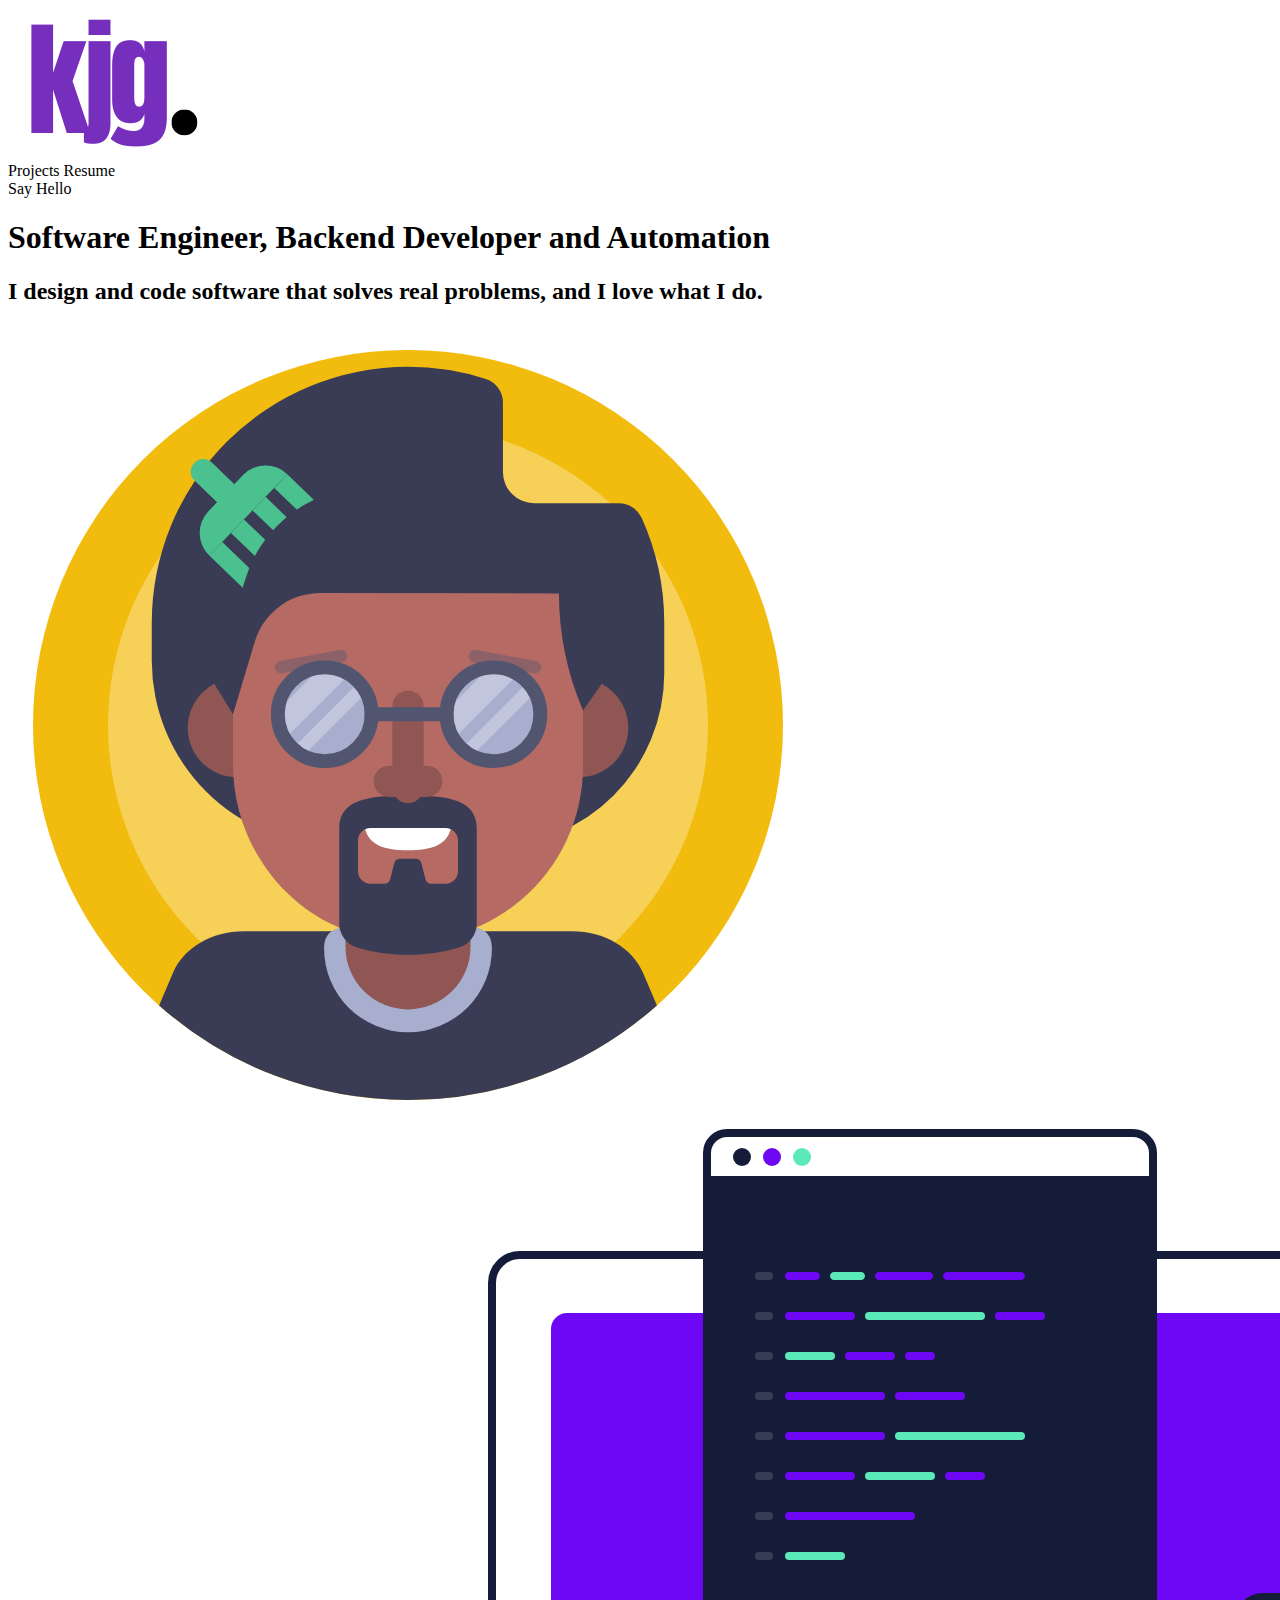
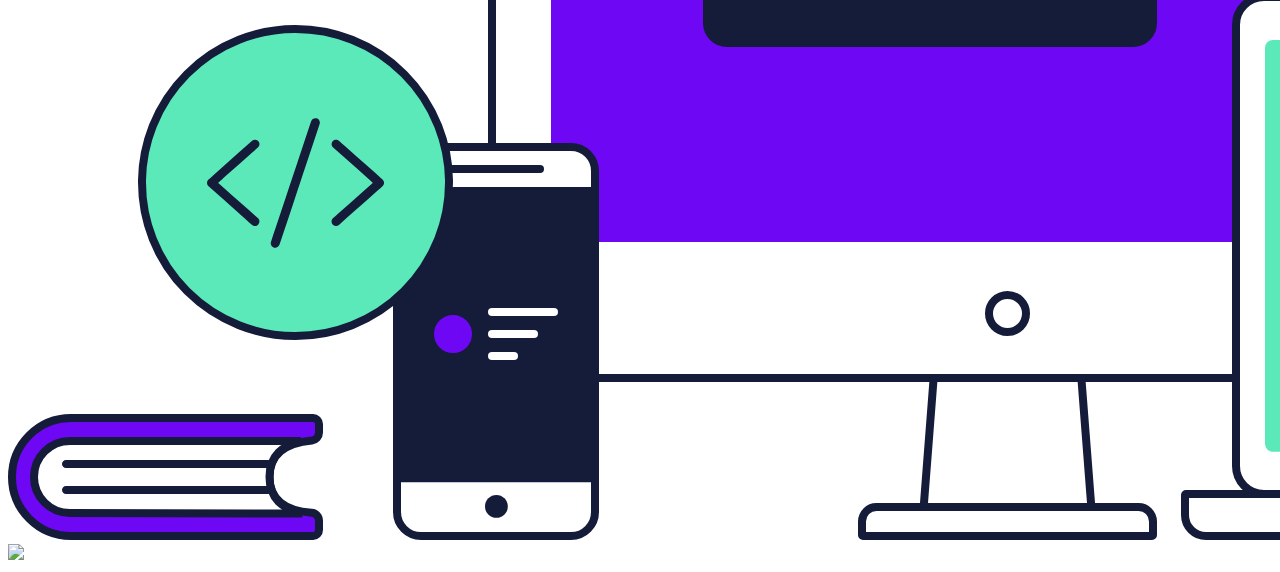
==== index.html @ e93327fd "submitting" ====
<!DOCTYPE html>
<html lang="en">
    <head>
        <meta charset="UTF-8">
        <meta name="viewport" content="width=device-width, initial-scale=1.0">
        <title>Portfolio</title>
        <link rel="stylesheet" href="style.css">
    </head>
    <body>
        <header>
            <nav class="navbar">
                <div class="container">
                    <div class="navbar-brand">
                        <a class="navbar-link" href="/">
                            <img id="nav-logo" src="/public/kjg.png" alt="logo"/>
                        </a>
                    </div>
                    <div class="navbar-end">
                        <a id="navbar-item-project" class="navbar-item">Projects</a>
                        <a id="navbar-item-project" class="navbar-item">Resume</a>
                        <div class="navbar-item">
                            <a class="button-purp">Say Hello</a>
                        </div>  
                    </div>
                </div>
            </nav>
            <section id="hero">
                <div class="hero-body">
                    <div class="container">
                        <div class="columns">
                            <div class="column">
                                <h1 class="title">Software Engineer, Backend Developer and Automation </h1>
                                <h2 class="subtitle">I design and code software that solves real problems, and I love what I do.</h2>
                                <img class="avatar" src="public/avatar.svg"/>
                            </div>
                        </div>
                    </div>
                </div>
                <div class="hero-foot">
                    <div class="container">
                        <img class="is-bottom" src="public/hero-devices.svg"/>
                    </div>
                </div>
            </section>
            <section class="section">
                <div>
                    <a href=""></a>
                    <img src="https://diyhuntress.com/wp-content/uploads/2023/01/giant-connect-four-24.jpg">
                </div>

            </section>
        </header>
        
        <footer></footer>
        
    </body>
</html>
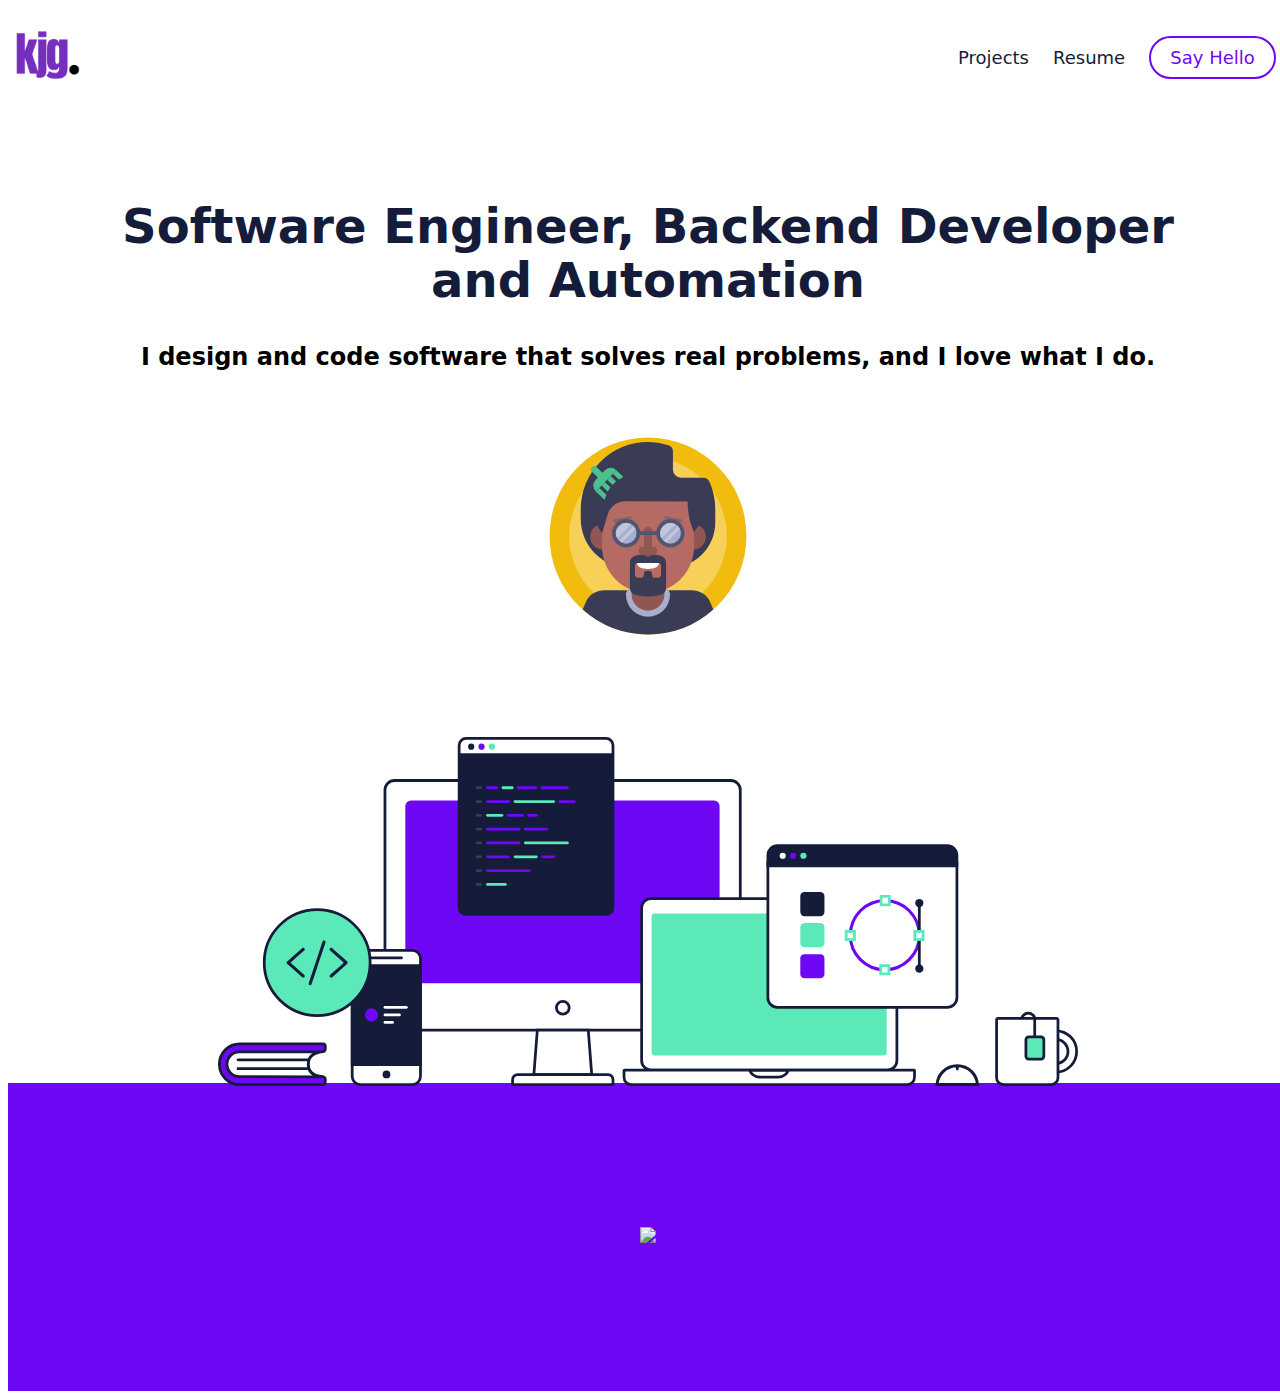
==== commit b6d40288: "submsission" ====
--- a/index.html
+++ b/index.html
@@ -44,7 +44,7 @@
             </section>
             <section class="section">
                 <div>
-                    <a href=""></a>
+                    <a href="https://goinskj.github.io/connect-four/"></a>
                     <img src="https://diyhuntress.com/wp-content/uploads/2023/01/giant-connect-four-24.jpg">
                 </div>
 
--- a/style.css
+++ b/style.css
@@ -0,0 +1,233 @@
+body {
+  height: 100%;
+  width: 100%;
+  font-family: system-ui,-apple-system,"Segoe UI",Roboto,"Helvetica Neue","Noto Sans","Liberation Sans",Arial,sans-serif,"Apple Color Emoji","Segoe UI Emoji","Segoe UI Symbol","Noto Color Emoji";
+}
+
+.navbar > .container {
+  align-items: stretch;
+  display: flex;
+  min-height: 3.25rem;
+  width: 100%;
+    
+}
+
+.interests {
+  height: 6rem;
+  width: 15rem;
+  border: 0.5rem solid gold;
+  padding: 0.5rem;
+  margin: 1rem;
+}
+  
+* {
+  box-sizing: border-box;
+}
+
+.title-variance {
+  color: orange;
+}
+
+#todos-container {
+  margin-top: 1rem;
+  border: 0.3rem dotted orange;
+  border-radius: 0.5rem;
+}
+
+input.todo-input {
+  margin-top: 2rem;
+}
+
+.interests:hover {
+  background-color: orange;
+  color: white;
+  cursor: pointer;
+}
+
+.navbar {
+  padding: 1.2rem 0;
+
+}
+
+#nav-logo {
+  width: 75px;
+}
+
+.navbar-end {
+  display: flex;
+  align-items: stretch;
+  justify-content: flex-end;
+  margin-left: auto;
+}
+
+.navbar-item {
+  align-items: center;
+  display: flex;
+  line-height: 1.5;
+  padding: 0.5rem 0.75rem;
+  position: relative;
+  text-decoration: none;
+  font-size: 18px;
+  font-weight: 400 !important;
+  cursor: pointer;
+}
+
+#navbar-item-project {
+  color: #141c3a;
+}
+
+#navbar-item-project:hover {
+  color: #6E07F3;
+  cursor: pointer;
+}
+
+.button-purp {
+  background-color: transparent;
+  border: 2px solid #6E07F3;
+  text-decoration: none;
+  color: #6E07F3;
+  padding: 1.2rem;
+  border-radius: 50px;
+  cursor: pointer;
+  height: 2.5rem;
+  text-align: center;
+  justify-content: center;
+  align-items: center;
+  position: relative;
+  vertical-align: top;
+  display: inline-flex;
+  transition: all .2s ease-in-out;
+  -webkit-transition: all .2s ease-in-out;
+  font-weight: 400;
+}
+
+.button-purp:hover {
+  background-color: #6E07F3;
+  color: white;
+}
+
+.hero {
+  background-color: #ffffff;
+  color: #0a0a0a;
+  align-items: stretch;
+  padding-top: 2rem;
+  display: flex;
+  flex-direction: column;
+  justify-content: space-between;
+  text-align: center !important;
+}
+
+.hero-body {
+  padding: 3rem 3rem;
+  flex-grow: 1;
+  flex-shrink: 0;
+  margin: 0;
+  vertical-align: baseline;
+  text-align: center !important;
+}
+
+.columns {
+  justify-content: center;
+  display: flex;
+  margin-left: -0.75rem;
+  margin-right: -0.75rem;
+  margin-top: -0.75rem;
+  padding: 0.75rem;
+  margin-bottom: -0.75rem;
+}
+
+.column {
+  display: block;
+  flex-basis: 0;
+  flex-grow: 1;
+  flex-shrink: 1;
+  padding: 0.75rem;
+  text-align: center !important;
+}
+
+.title {
+  color:#141c3a;
+  font-weight: 800;
+  font-size: 3rem !important;
+  line-height: 1.125;
+  word-break: break-word;
+  display: block;
+}
+
+.subtitle {
+  margin-bottom: 1.5rem;
+  line-height: 1.5;
+  font-size: 1.5rem;
+  word-break: break-word;
+}
+
+.avatar {
+  width: 210px;
+  margin: 2rem 0;
+  height: auto;
+  max-width: 100%;
+  overflow: clip;
+}
+
+.hero-foot {
+  padding: 0rem 1.5rem;
+  flex-grow: 0;
+  flex-shrink: 0;
+  justify-content: center;
+  text-align: center;
+}
+
+.is-bottom {
+  margin-bottom: -0.45rem;
+  max-width: 860px;
+  height: auto;
+}
+
+.container {
+  margin: 0 auto;
+  position: relative;
+  width: auto;
+}
+
+.section {
+  padding-bottom: 18rem;
+  background-color: #6E07F3;
+  color: white;
+  padding: 9rem 4.5rem;
+  text-align: center !important;
+  display: block;
+}
+
+.section-title {
+  margin-bottom: 1.5rem;
+  font-weight: 800;
+  font-size: 2rem !important;
+  line-height: 1.125;
+  word-break: break-word;
+}
+
+.section-subtitle {
+  line-height: 1.5;
+  font-weight: 400 !important;
+  font-size: 1.25rem;
+  word-break: break-word;
+  display: block;
+  margin-block-start: 0.83em;
+  margin-block-end: 0.83em;
+  margin-inline-start: 0px;
+  margin-inline-end: 0px;
+}
+
+.extra-side-padding {
+  padding-left: 15rem;
+  padding-right: 15rem;
+}
+
+.inline-links {
+  display: inline;
+  align-items: stretch;
+}
+
+.carousell {
+  
+}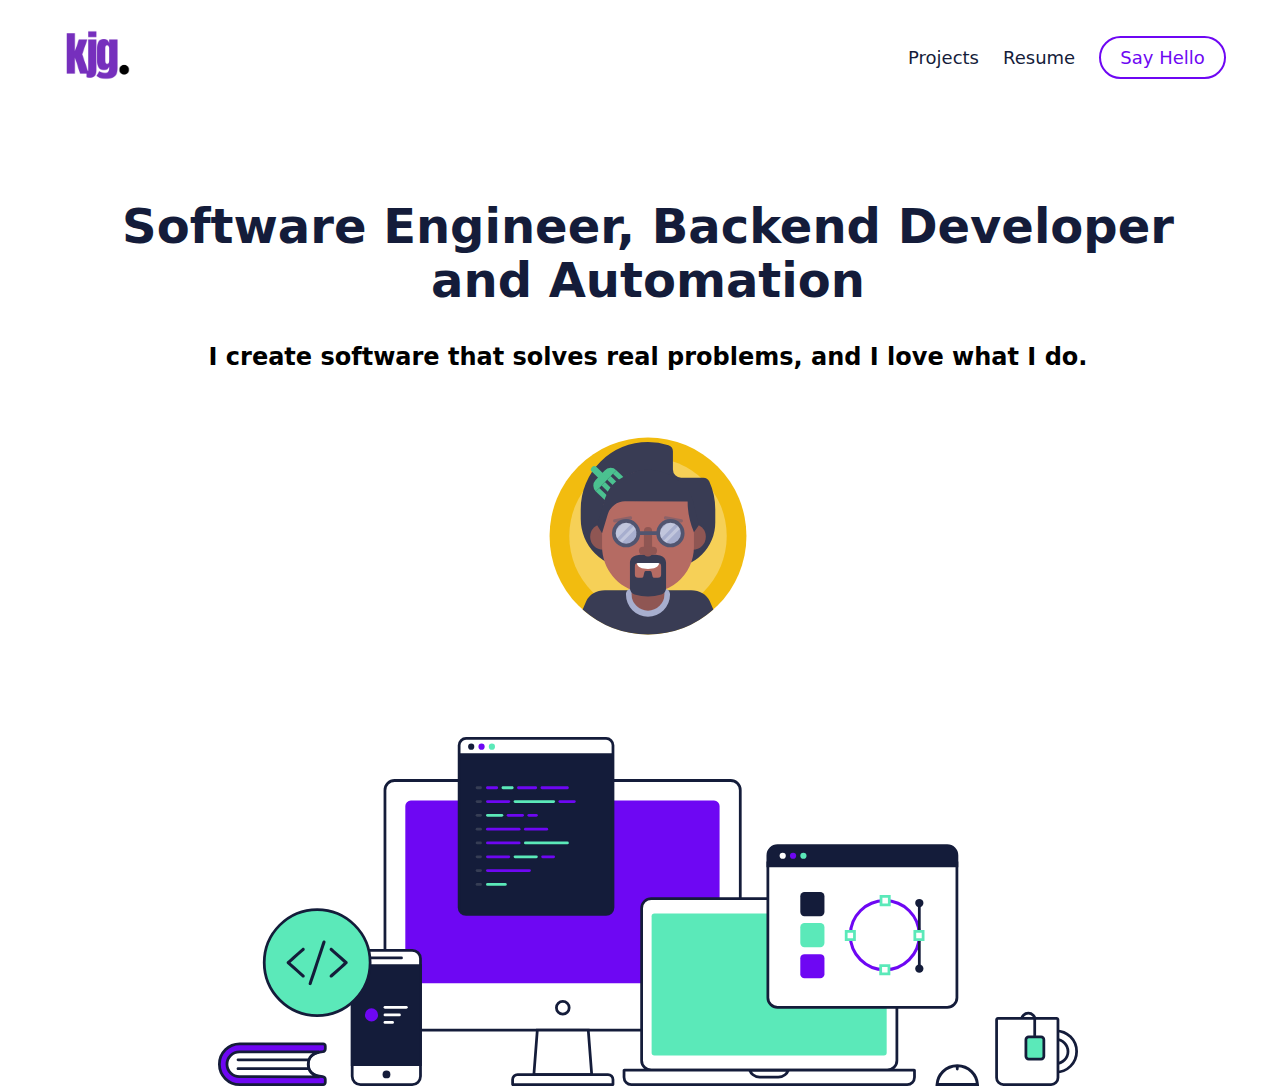
==== commit 6c518ceb: "just need to do bio" ====
--- a/index.html
+++ b/index.html
@@ -5,21 +5,22 @@
         <meta name="viewport" content="width=device-width, initial-scale=1.0">
         <title>Portfolio</title>
         <link rel="stylesheet" href="style.css">
+        <script src="app.js" defer></script>
     </head>
     <body>
         <header>
             <nav class="navbar">
                 <div class="container">
                     <div class="navbar-brand">
-                        <a class="navbar-link" href="/">
+                        <a class="navbar-link" href="/index.html">
                             <img id="nav-logo" src="/public/kjg.png" alt="logo"/>
                         </a>
                     </div>
                     <div class="navbar-end">
-                        <a id="navbar-item-project" class="navbar-item">Projects</a>
-                        <a id="navbar-item-project" class="navbar-item">Resume</a>
+                        <a id="navbar-item-project" class="navbar-item" href="/projects.html">Projects</a>
+                        <a id="navbar-item-project" class="navbar-item" href="./public/resume.pdf">Resume</a>
                         <div class="navbar-item">
-                            <a class="button-purp">Say Hello</a>
+                            <a class="button-purp" href="contact.html">Say Hello</a>
                         </div>  
                     </div>
                 </div>
@@ -30,7 +31,7 @@
                         <div class="columns">
                             <div class="column">
                                 <h1 class="title">Software Engineer, Backend Developer and Automation </h1>
-                                <h2 class="subtitle">I design and code software that solves real problems, and I love what I do.</h2>
+                                <h2 class="subtitle">I create software that solves real problems, and I love what I do.</h2>
                                 <img class="avatar" src="public/avatar.svg"/>
                             </div>
                         </div>
@@ -42,13 +43,6 @@
                     </div>
                 </div>
             </section>
-            <section class="section">
-                <div>
-                    <a href="https://goinskj.github.io/connect-four/"></a>
-                    <img src="https://diyhuntress.com/wp-content/uploads/2023/01/giant-connect-four-24.jpg">
-                </div>
-
-            </section>
         </header>
         
         <footer></footer>
--- a/style.css
+++ b/style.css
@@ -2,6 +2,7 @@
   height: 100%;
   width: 100%;
   font-family: system-ui,-apple-system,"Segoe UI",Roboto,"Helvetica Neue","Noto Sans","Liberation Sans",Arial,sans-serif,"Apple Color Emoji","Segoe UI Emoji","Segoe UI Symbol","Noto Color Emoji";
+  padding: 0 50px;
 }
 
 .navbar > .container {
@@ -189,6 +190,25 @@
   width: auto;
 }
 
+.project-card {
+  height: 200px;
+  width: 300px;
+  border-radius: 5%;
+  border: 5px solid #6E07F3;
+  display: flex;
+  position: fixed;
+  top: calc(50% - 100px);
+  left: calc(50% - 150px);
+  flex-direction: column;
+  align-items: center;
+  justify-content: center;
+}
+
+.project-card > button {
+  width: 100px;
+}
+
+
 .section {
   padding-bottom: 18rem;
   background-color: #6E07F3;
@@ -228,6 +248,40 @@
   align-items: stretch;
 }
 
-.carousell {
-  
+/* The Modal (background) */
+.modal {
+  display: none; /* Hidden by default */
+  position: fixed; /* Stay in place */
+  z-index: 1; /* Sit on top */
+  left: 0;
+  top: 0;
+  width: 100%; /* Full width */
+  height: 100%; /* Full height */
+  overflow: auto; /* Enable scroll if needed */
+  background-color: rgb(0,0,0); /* Fallback color */
+  background-color: rgba(0,0,0,0.4); /* Black w/ opacity */
+}
+
+/* Modal Content/Box */
+.modal-content {
+  background-color: #fefefe;
+  margin: 15% auto; /* 15% from the top and centered */
+  padding: 20px;
+  border: 1px solid #888;
+  width: 80%; /* Could be more or less, depending on screen size */
+}
+
+/* The Close Button */
+.close {
+  color: #aaa;
+  float: right;
+  font-size: 28px;
+  font-weight: bold;
+}
+
+.close:hover,
+.close:focus {
+  color: black;
+  text-decoration: none;
+  cursor: pointer;
 }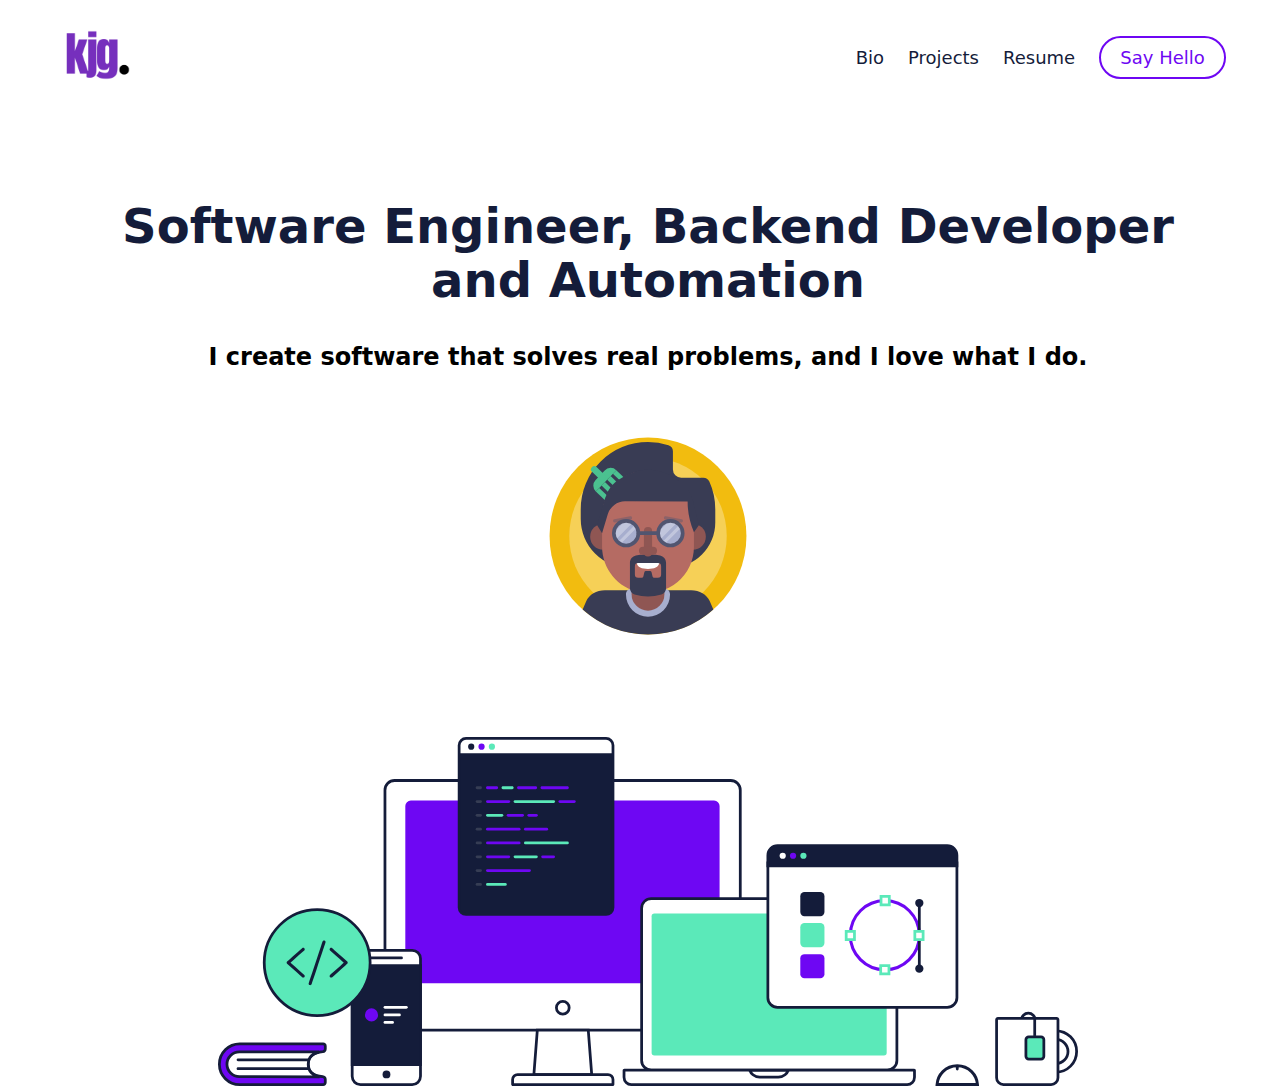
==== commit 27207590: "fixed links" ====
--- a/index.html
+++ b/index.html
@@ -17,7 +17,8 @@
                         </a>
                     </div>
                     <div class="navbar-end">
-                        <a id="navbar-item-project" class="navbar-item" href="/projects.html">Projects</a>
+                        <a id="navbar-item-project" class="navbar-item" href="./bio.html">Bio</a>
+                        <a id="navbar-item-project" class="navbar-item" href="./projects.html">Projects</a>
                         <a id="navbar-item-project" class="navbar-item" href="./public/resume.pdf">Resume</a>
                         <div class="navbar-item">
                             <a class="button-purp" href="contact.html">Say Hello</a>
--- a/style.css
+++ b/style.css
@@ -284,4 +284,11 @@
   color: black;
   text-decoration: none;
   cursor: pointer;
+}
+
+#bio {
+  display: block;
+  position: relative;
+  width: 400px;
+  left: calc(50% - 200px);
 }